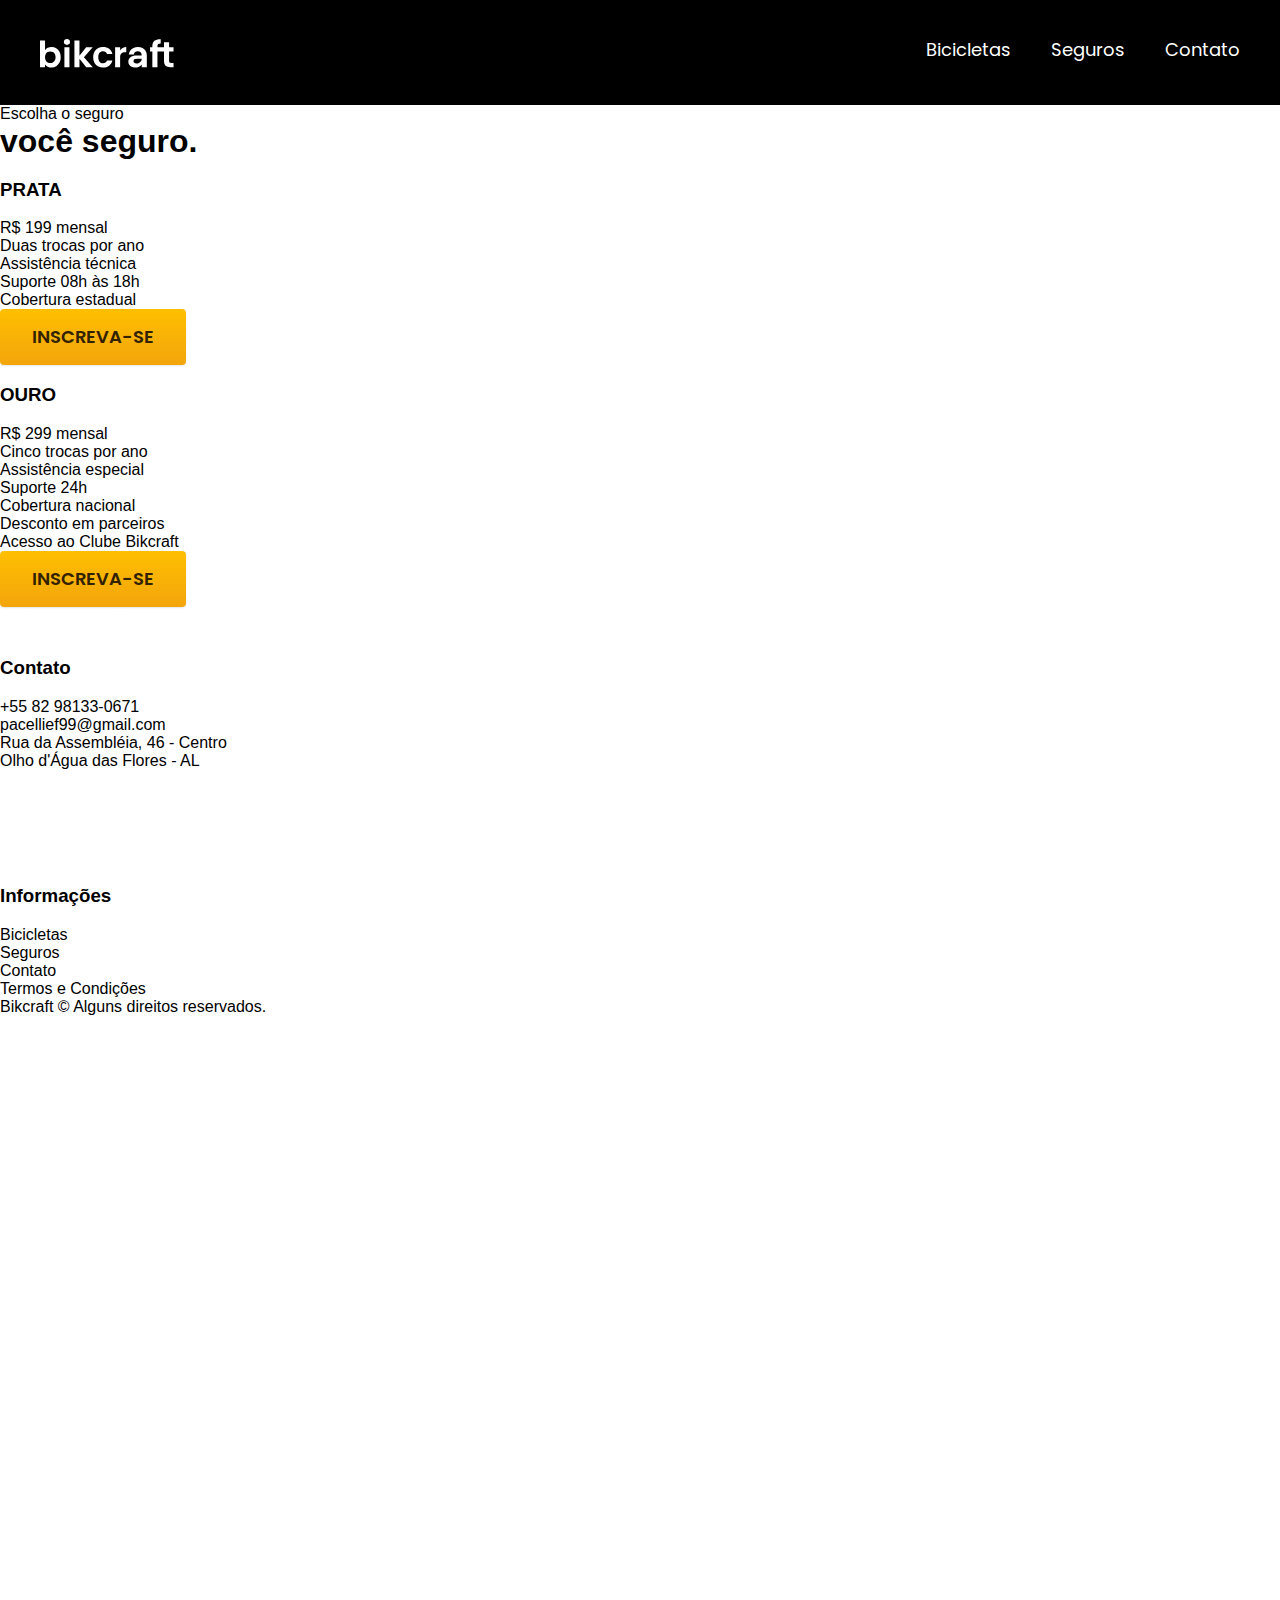
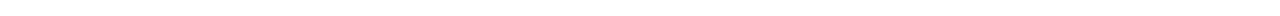
==== seguros.html @ 8b3b55ea "commit-seguros" ====
<!DOCTYPE html>
<html lang="pt-br">

<head>
  <meta charset="UTF-8">
  <meta name="viewport" content="width=device-width, initial-scale=1.0">

  <title>Seguros | Bikcraft</title>
  <meta name="description" content="Termos e condições">
  <link rel="stylesheet" href="./css/style.css">


  <link rel="preconnect" href="https://fonts.googleapis.com">
  <link rel="preconnect" href="https://fonts.gstatic.com" crossorigin>
  <link href="https://fonts.googleapis.com/css2?family=Merriweather:ital,wght@1,900&family=Poppins:wght@400;600&family=Roboto:wght@400;500&display=swap" rel="stylesheet">
</head>

<body id="seguros">
  <header class="header-bg">
    <div class="header container">
      <a href="./">
        <img src="./img/bikcraft.svg" alt="Bikcraft"> </a>
      <nav aria-label="primaria">
        <ul class="header-menu font-1-m cor-0">
          <li><a href="./bicicletas.html">Bicicletas</a></li>
          <li><a href="./seguros.html">Seguros</a></li>
          <li><a href="./contato.html">Contato</a></li>
        </ul>
      </nav>
    </div>
  </header>

  <main class="seguros-bg">
    <div class="titulo-bg">
      <div class="titulo container">
        <p class="font-2-l-b cor-5">Escolha o seguro</p>
        <h1 class="font-1-xxl cor-0">você seguro<span class="cor-p1">.</span></h1>
      </div>
    </div>

    <div class="seguros container">
      <div class="seguros-item">
        <h3 class="font-1-xl cor-6">PRATA</h3>
        <span class="font-1-xl cor-0">R$ 199 <span class="font-1-xs cor-6">mensal</span></span>
        <ul class="font-2-m cor-0">
          <li>Duas trocas por ano</li>
          <li>Assistência técnica</li>
          <li>Suporte 08h às 18h</li>
          <li>Cobertura estadual</li>
        </ul>
        <a class="botao secundario" href="./orcamento.html">Inscreva-se</a>
      </div>

      <div class="seguros-item">
        <h3 class="font-1-xl cor-p1">OURO</h3>
        <span class="font-1-xl cor-0">R$ 299 <span class="font-1-xs cor-6">mensal</span></span>
        <ul class="font-2-m cor-0">
          <li>Cinco trocas por ano</li>
          <li>Assistência especial</li>
          <li>Suporte 24h</li>
          <li>Cobertura nacional</li>
          <li>Desconto em parceiros</li>
          <li>Acesso ao Clube Bikcraft</li>
        </ul>
        <a class="botao" href="./orcamento.html">Inscreva-se</a>
      </div>
    </div>

  </main>

  <footer class="footer-bg">
    <div class="footer container">
      <img src="./img/bikcraft.svg" alt="Bikcraft">
      <div class="footer-contato">
        <h3 class="font-2-l-b cor-0">Contato</h3>
        <ul class="font-2-m cor-5">
          <li><a href="tel:+5582981330671">+55 82 98133-0671</a></li>
          <li><a href="mailto:pacellief99@gmail.com">pacellief99@gmail.com</a></li>
          <li>Rua da Assembléia, 46 - Centro</li>
          <li>Olho d'Água das Flores - AL</li>
        </ul>
        <div class="footer-redes">
          <a href="./">
            <img src="./img/redes/instagram.svg" alt="Instagram">
          </a>
          <a href="./">
            <img src="./img/redes/facebook.svg" alt="facebook">
          </a>
          <a href="./">
            <img src="./img/redes/youtube.svg" alt="Youtube">
          </a>
        </div>
      </div>
      <div class="footer-informacoes">
        <h3 class="font-2-l-b cor-0">Informações</h3>
        <nav>
          <ul class="font-1-m cor-5">
            <li><a href="./bicicletas.html">Bicicletas</a></li>
            <li><a href="./seguros.html">Seguros</a></li>
            <li><a href="./contato.html">Contato</a></li>
            <li><a href="./termos.html">Termos e Condições</a></li>
          </ul>
        </nav>
      </div>
      <p class="footer-copy font-2-m cor-6">Bikcraft © Alguns direitos reservados.</p>
    </div>
  </footer>

</body>

</html>
---- css/style.css ----
@import "./global/global.css";
@import "./utilidades/tipografia.css";
@import "./utilidades/cores.css";

@import "./global/header.css";

/* Utilidades */
@import "./utilidades/componentes.css";
/* Home */
@import "./global/introducao.css";
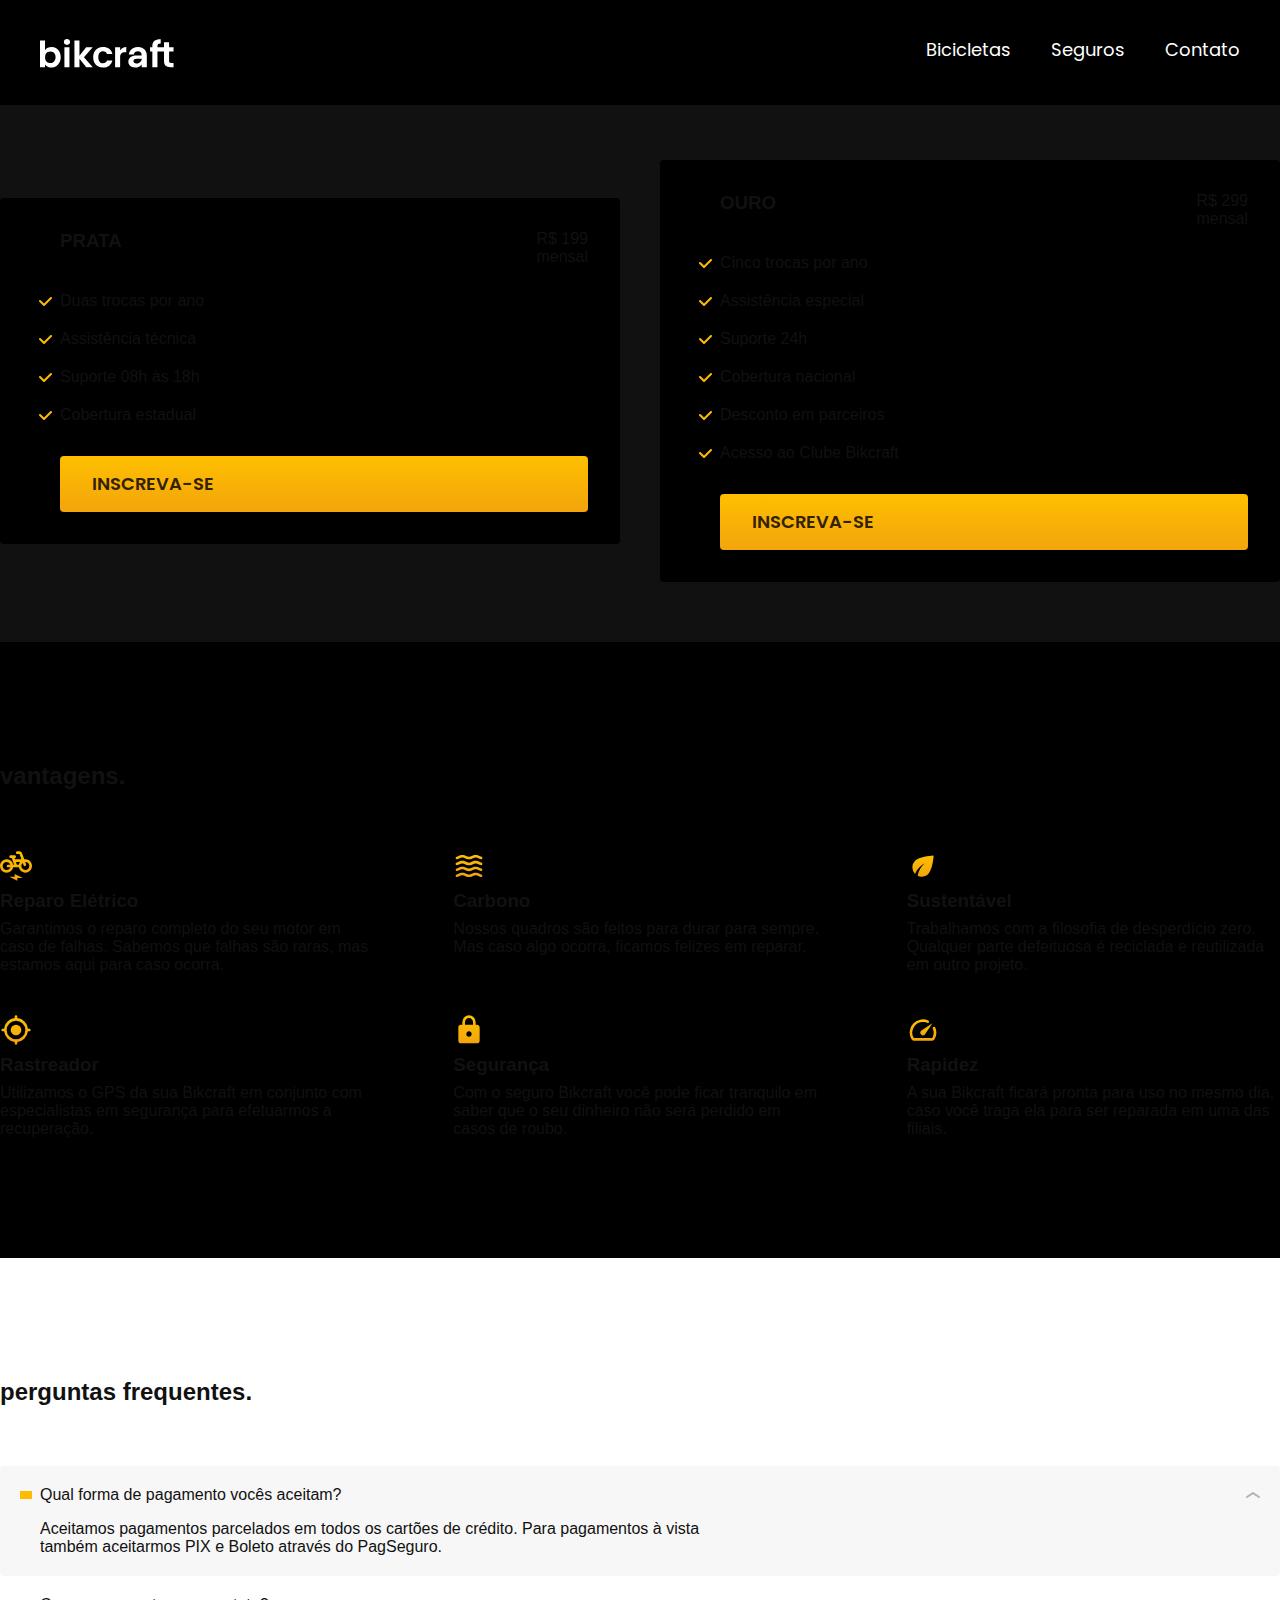
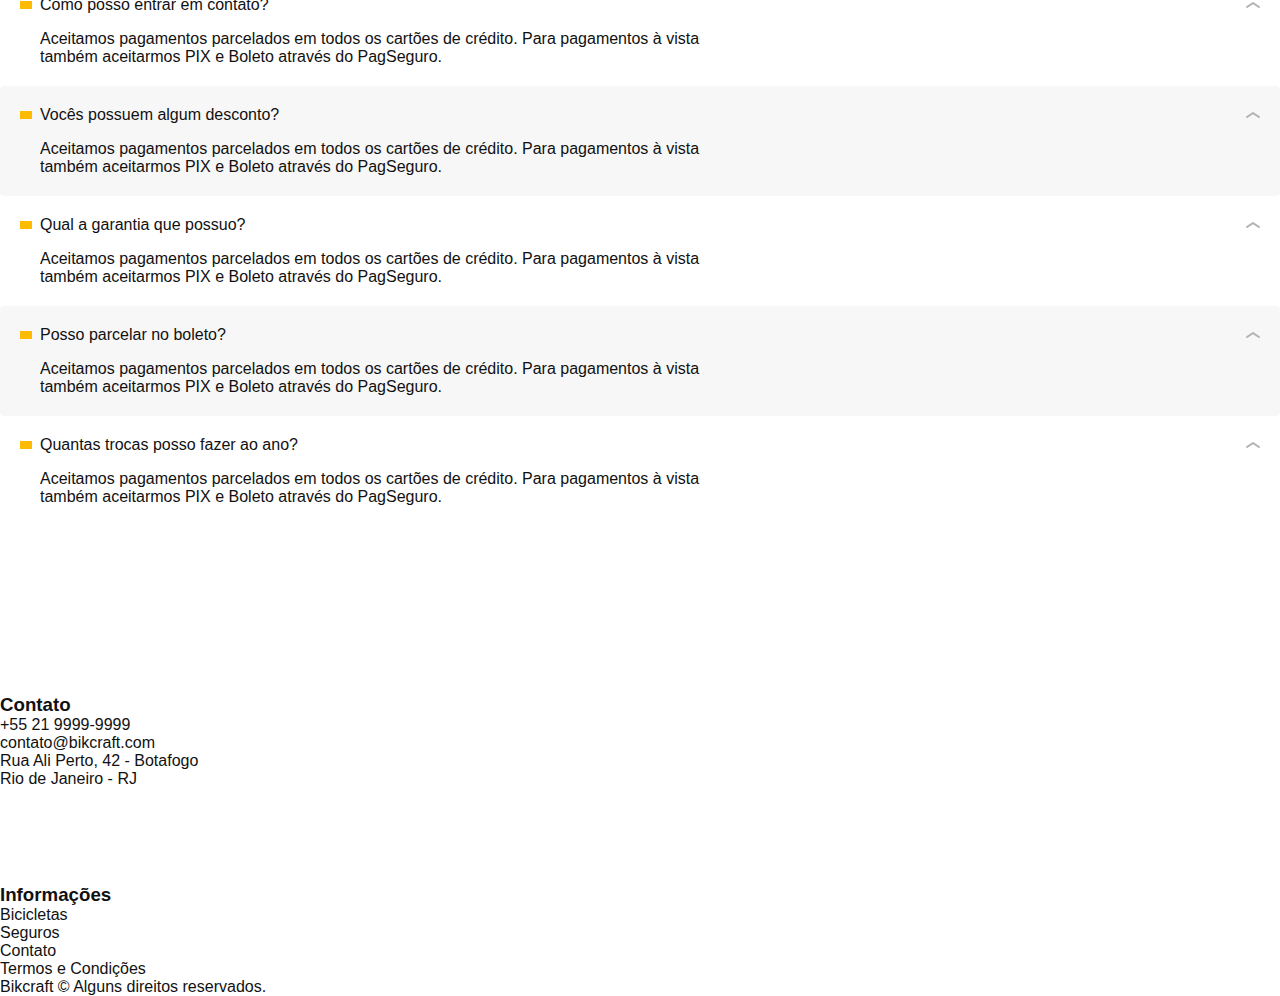
==== commit 556afb1a: "bicicletas-final" ====
--- a/seguros.html
+++ b/seguros.html
@@ -6,10 +6,10 @@
   <meta name="viewport" content="width=device-width, initial-scale=1.0">
 
   <title>Seguros | Bikcraft</title>
-  <meta name="description" content="Termos e condições">
+  <meta name="description" content="Seguros.">
+
   <link rel="stylesheet" href="./css/style.css">
-
-
+  
   <link rel="preconnect" href="https://fonts.googleapis.com">
   <link rel="preconnect" href="https://fonts.gstatic.com" crossorigin>
   <link href="https://fonts.googleapis.com/css2?family=Merriweather:ital,wght@1,900&family=Poppins:wght@400;600&family=Roboto:wght@400;500&display=swap" rel="stylesheet">
@@ -19,7 +19,9 @@
   <header class="header-bg">
     <div class="header container">
       <a href="./">
-        <img src="./img/bikcraft.svg" alt="Bikcraft"> </a>
+        <img src="./img/bikcraft.svg" alt="Bikcraft">
+      </a>
+
       <nav aria-label="primaria">
         <ul class="header-menu font-1-m cor-0">
           <li><a href="./bicicletas.html">Bicicletas</a></li>
@@ -39,6 +41,7 @@
     </div>
 
     <div class="seguros container">
+
       <div class="seguros-item">
         <h3 class="font-1-xl cor-6">PRATA</h3>
         <span class="font-1-xl cor-0">R$ 199 <span class="font-1-xs cor-6">mensal</span></span>
@@ -48,7 +51,7 @@
           <li>Suporte 08h às 18h</li>
           <li>Cobertura estadual</li>
         </ul>
-        <a class="botao secundario" href="./orcamento.html">Inscreva-se</a>
+        <a class="botao secundario" href="./orcamento.html">Inscreva-se</a> 
       </div>
 
       <div class="seguros-item">
@@ -65,8 +68,76 @@
         <a class="botao" href="./orcamento.html">Inscreva-se</a>
       </div>
     </div>
+  </main>
 
-  </main>
+  <article class="vantagens-bg">
+    <div class="vantagens container">
+      <h2 class="font-1-xxl cor-0">vantagens<span class="cor-p1">.</span></h2>
+      <ul>
+        <li>
+          <img src="./img/icones/eletrica.svg" alt="">
+          <h3 class="font-1-l cor-0">Reparo Elétrico</h3>
+          <p class="font-2-s cor-5">Garantimos o reparo completo do seu motor em caso de falhas. Sabemos que falhas são raras, mas estamos aqui para caso ocorra.</p>
+        </li>
+        <li>
+          <img src="./img/icones/carbono.svg" alt="">
+          <h3 class="font-1-l cor-0">Carbono</h3>
+          <p class="font-2-s cor-5">Nossos quadros são feitos para durar para sempre. Mas caso algo ocorra, ficamos felizes em reparar.</p>
+        </li>
+        <li>
+          <img src="./img/icones/sustentavel.svg" alt="">
+          <h3 class="font-1-l cor-0">Sustentável</h3>
+          <p class="font-2-s cor-5">Trabalhamos com a filosofia de desperdício zero. Qualquer parte defeituosa é reciclada e reutilizada em outro projeto.</p>
+        </li>
+        <li>
+          <img src="./img/icones/rastreador.svg" alt="">
+          <h3 class="font-1-l cor-0">Rastreador</h3>
+          <p class="font-2-s cor-5">Utilizamos o GPS da sua Bikcraft em conjunto com especialistas em segurança para efetuarmos a recuperação.</p>
+        </li>
+        <li>
+          <img src="./img/icones/seguro.svg" alt="">
+          <h3 class="font-1-l cor-0">Segurança</h3>
+          <p class="font-2-s cor-5">Com o seguro Bikcraft você pode ficar tranquilo em saber que o seu dinheiro não será perdido em casos de roubo.</p>
+        </li>
+        <li>
+          <img src="./img/icones/velocidade.svg" alt="">
+          <h3 class="font-1-l cor-0">Rapidez</h3>
+          <p class="font-2-s cor-5">A sua Bikcraft ficará pronta para uso no mesmo dia, caso você traga ela para ser reparada em uma das filiais.</p>
+        </li>
+      </ul>
+    </div>
+  </article>
+
+  <article class="perguntas container">
+    <h2 class="font-1-xxl">perguntas frequentes<span class="cor-p1">.</span></h2>
+
+    <dl>
+      <div>
+        <dt class="font-1-m-b">Qual forma de pagamento vocês aceitam?</dt>
+        <dd class="font-2-s cor-9">Aceitamos pagamentos parcelados em todos os cartões de crédito. Para pagamentos à vista também aceitarmos PIX e Boleto através do PagSeguro.</dd>
+      </div>
+      <div>
+        <dt class="font-1-m-b">Como posso entrar em contato?</dt>
+        <dd class="font-2-s cor-9">Aceitamos pagamentos parcelados em todos os cartões de crédito. Para pagamentos à vista também aceitarmos PIX e Boleto através do PagSeguro.</dd>
+      </div>
+      <div>
+        <dt class="font-1-m-b">Vocês possuem algum desconto?</dt>
+        <dd class="font-2-s cor-9">Aceitamos pagamentos parcelados em todos os cartões de crédito. Para pagamentos à vista também aceitarmos PIX e Boleto através do PagSeguro.</dd>
+      </div>
+      <div>
+        <dt class="font-1-m-b">Qual a garantia que possuo?</dt>
+        <dd class="font-2-s cor-9">Aceitamos pagamentos parcelados em todos os cartões de crédito. Para pagamentos à vista também aceitarmos PIX e Boleto através do PagSeguro.</dd>
+      </div>
+      <div>
+        <dt class="font-1-m-b">Posso parcelar no boleto?</dt>
+        <dd class="font-2-s cor-9">Aceitamos pagamentos parcelados em todos os cartões de crédito. Para pagamentos à vista também aceitarmos PIX e Boleto através do PagSeguro.</dd>
+      </div>
+      <div>
+        <dt class="font-1-m-b">Quantas trocas posso fazer ao ano?</dt>
+        <dd class="font-2-s cor-9">Aceitamos pagamentos parcelados em todos os cartões de crédito. Para pagamentos à vista também aceitarmos PIX e Boleto através do PagSeguro.</dd>
+      </div>
+    </dl>
+  </article>
 
   <footer class="footer-bg">
     <div class="footer container">
@@ -74,17 +145,17 @@
       <div class="footer-contato">
         <h3 class="font-2-l-b cor-0">Contato</h3>
         <ul class="font-2-m cor-5">
-          <li><a href="tel:+5582981330671">+55 82 98133-0671</a></li>
-          <li><a href="mailto:pacellief99@gmail.com">pacellief99@gmail.com</a></li>
-          <li>Rua da Assembléia, 46 - Centro</li>
-          <li>Olho d'Água das Flores - AL</li>
+          <li><a href="tel:+552199999999">+55 21 9999-9999</a></li>
+          <li><a href="mailto:contato@bikcraft.com">contato@bikcraft.com</a></li>
+          <li>Rua Ali Perto, 42 - Botafogo</li>
+          <li>Rio de Janeiro - RJ</li>
         </ul>
         <div class="footer-redes">
           <a href="./">
             <img src="./img/redes/instagram.svg" alt="Instagram">
           </a>
           <a href="./">
-            <img src="./img/redes/facebook.svg" alt="facebook">
+            <img src="./img/redes/facebook.svg" alt="Facebook">
           </a>
           <a href="./">
             <img src="./img/redes/youtube.svg" alt="Youtube">
@@ -105,7 +176,6 @@
       <p class="footer-copy font-2-m cor-6">Bikcraft © Alguns direitos reservados.</p>
     </div>
   </footer>
-
 </body>
 
 </html>--- a/css/style.css
+++ b/css/style.css
@@ -3,8 +3,28 @@
 @import "./utilidades/cores.css";
 
 @import "./global/header.css";
+@import "./global/footer.css";
 
 /* Utilidades */
 @import "./utilidades/componentes.css";
 /* Home */
-@import "./global/introducao.css";
+@import "./home/introducao.css";
+@import "./home/tecnologia.css";
+@import "./home/parceiros.css";
+@import "./home/depoimento.css";
+
+/* Bicicletas Lista */
+@import "./bibicletas/bicicletas-lista.css";
+@import "./bibicletas/bicicletas.css";
+
+/* Bicicleta */
+@import "./bicicleta/bicicleta.css";
+@import "./bicicleta/seguro.css";
+
+/* Seguros */
+@import "./seguros/seguros.css";
+@import "./seguros/vantagens.css";
+@import "./seguros/perguntas.css";
+
+/* Termos */
+@import "./termos/termos.css";
